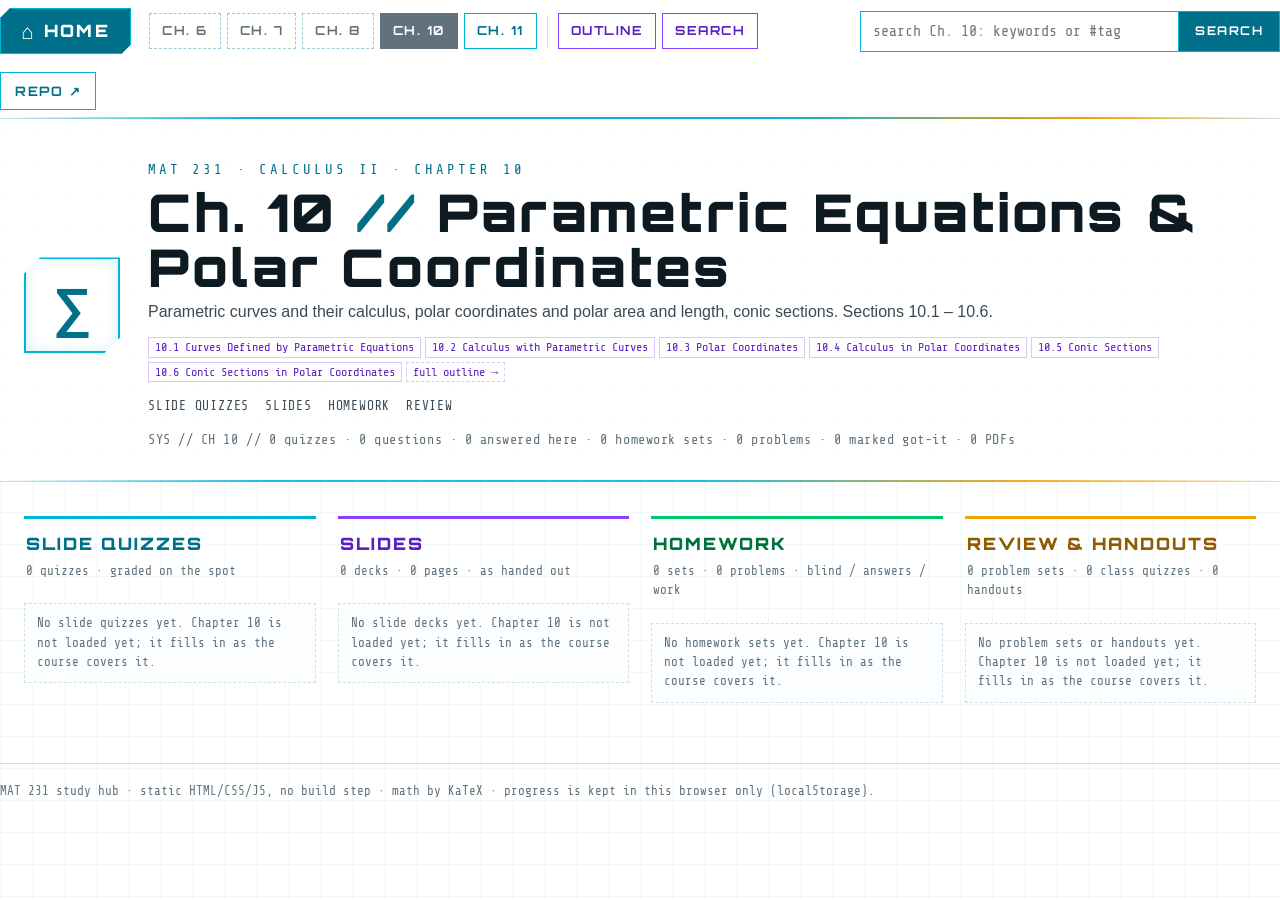
==== ch10/index.html @ 5a85cef0 "Top-level chapter buttons (6/7/8/10/11), Stewart outline page, empty hubs, smart skeleton zip" ====
<!DOCTYPE html>
<html lang="en">
<head>
  <meta charset="utf-8">
  <meta name="viewport" content="width=device-width, initial-scale=1">
  <title>Chapter · MAT 231</title>
  <link rel="icon" type="image/png" sizes="32x32" href="../assets/img/favicon-32.png">
  <link rel="icon" href="../assets/img/favicon.ico" sizes="any">
  <link rel="apple-touch-icon" href="../assets/img/apple-touch-icon.png">
  <link rel="stylesheet" href="../assets/css/site.css">
</head>
<!-- Chapter hub. The same page sits in every chapter folder; only data-ch changes. -->
<body id="top" data-ch="10" data-page="ch" data-root="../">
  <nav class="topnav" aria-label="Site">
    <div class="wrap topnav-row">
      <a class="home-btn" href="../index.html" title="All chapters"><span aria-hidden="true">⌂</span> Home</a>
      <span class="topnav-links" id="nav-chapters"></span>
      <form class="searchbox" action="../search.html" role="search">
        <label class="sr-only" for="q">Search problems, quizzes and slides</label>
        <input id="q" name="q" type="search" placeholder="search: ratio test, telescoping, #p-series…" autocomplete="off">
        <button type="submit">Search</button>
      </form>
      <a class="topnav-repo" href="https://github.com/N-Herling-Mk1/MAT_231_Calc_II" target="_blank" rel="noopener" title="Source repository on GitHub (new tab)">Repo ↗</a>
    </div>
  </nav>

  <header class="hero">
    <div class="wrap hero-grid">
      <div class="sigil" aria-hidden="true">∑</div>
      <div>
        <div class="kicker" id="kicker">MAT 231 · Calculus II</div>
        <h1 id="ch-title">Chapter</h1>
        <p class="lede" id="ch-blurb"></p>
        <div class="ch-secs-outline" id="ch-secs" aria-label="Textbook sections"></div>
        <nav class="topnav-sub" aria-label="On this page" style="margin-top:14px">
          <a href="#col-quizzes">Slide quizzes</a>
          <a href="#col-slides">Slides</a>
          <a href="#col-hw">Homework</a>
          <a href="#col-review">Review</a>
        </nav>
        <div class="readout" id="readout">SYS //</div>
      </div>
    </div>
  </header>

  <main class="wrap columns">
    <section class="col" id="col-quizzes">
      <div class="col-head"><h2>Slide quizzes</h2><p id="quiz-count">one per deck · graded on the spot</p></div>
      <div class="cards" id="quizzes"></div>
    </section>
    <section class="col c-slides" id="col-slides">
      <div class="col-head"><h2>Slides</h2><p id="slide-count">as handed out · PDF</p></div>
      <div class="cards" id="slides"></div>
    </section>
    <section class="col c-hw" id="col-hw">
      <div class="col-head"><h2>Homework</h2><p id="hw-count">WebAssign · blind / answers / work</p></div>
      <div class="cards" id="hw"></div>
    </section>
    <section class="col c-review" id="col-review">
      <div class="col-head"><h2>Review &amp; handouts</h2><p id="review-count">problem sets, class quizzes, guides</p></div>
      <div class="cards" id="review"></div>
    </section>
  </main>

  <footer class="wrap foot">MAT 231 study hub · static HTML/CSS/JS, no build step · math by KaTeX · progress is kept in this browser only (localStorage).</footer>

  <script src="../assets/js/chapters.js"></script>
  <script src="../assets/js/slides.js"></script>
  <script src="../assets/js/manifest.js"></script>
  <script src="../assets/js/outline.js"></script>
  <script src="../assets/js/nav.js"></script>
  <script src="../assets/js/hub.js"></script>
</body>
</html>
---- assets/css/site.css ----
/* MAT 231 Study Hub — TRON light.
   White field with a faint cyan grid, Orbitron display type, Share Tech Mono readouts.
   One accent per column: cyan = slide quizzes, violet = slide decks, green = homework, amber = handouts & review.
   Accent text uses the darker "-ink" shade so small text keeps >= 4.5:1 contrast on white.
   Used by index.html (course home: chapter cards), ch<N>/index.html (chapter hubs), search.html and the homework pages.
   Quiz pages and the slide viewer use quiz.css. */
@font-face { font-family: "Orbitron"; font-weight: 500; font-display: swap; src: url("../vendor/fonts/orbitron-latin-500-normal.woff2") format("woff2"); }
@font-face { font-family: "Orbitron"; font-weight: 700; font-display: swap; src: url("../vendor/fonts/orbitron-latin-700-normal.woff2") format("woff2"); }
@font-face { font-family: "Orbitron"; font-weight: 900; font-display: swap; src: url("../vendor/fonts/orbitron-latin-900-normal.woff2") format("woff2"); }
@font-face { font-family: "Share Tech Mono"; font-weight: 400; font-display: swap; src: url("../vendor/fonts/share-tech-mono-latin-400-normal.woff2") format("woff2"); }
:root {
  --ink: #0d1a22; --ink-2: #3a4a55; --muted: #61727d;
  --field: #ffffff; --grid: rgba(0, 150, 180, 0.05); --line: #cfe0e6; --line-2: #e3eef2; --panel: #ffffff;
  --cyan: #00b4d8; --cyan-ink: #00708a; --cyan-wash: #ecf9fc;
  --ares: #e8230a; --ares-ink: #b81b06;
  --amber: #f2a100; --amber-ink: #8f5a00; --amber-wash: #fff6e0;
  --violet: #8a3ffc; --violet-ink: #5b1fbf;
  --green: #00c46a; --green-ink: #00703c; --green-wash: #e8f8ef;
  --display: "Orbitron", "Segoe UI", Arial, sans-serif;
  --mono: "Share Tech Mono", Consolas, "Courier New", monospace;
  --body: "Segoe UI", "Helvetica Neue", Arial, sans-serif;
}
* { box-sizing: border-box; }
html { scroll-behavior: smooth; }
body {
  margin: 0; font-family: var(--body); color: var(--ink); line-height: 1.55; background-color: var(--field);
  background-image: linear-gradient(var(--grid) 1px, transparent 1px), linear-gradient(90deg, var(--grid) 1px, transparent 1px);
  background-size: 32px 32px;
}
a { color: var(--cyan-ink); }
button, input, select { font: inherit; }
.wrap { max-width: 1520px; margin: 0 auto; padding: 0 24px; }
[id^="col-"] { scroll-margin-top: 80px; }
.sr-only { position: absolute; width: 1px; height: 1px; overflow: hidden; clip: rect(0 0 0 0); white-space: nowrap; }

/* ---------- top nav ---------- */
.topnav { position: sticky; top: 0; z-index: 30; background: rgba(255, 255, 255, 0.95); border-bottom: 1px solid var(--line); backdrop-filter: blur(6px); }
.topnav::after { content: ""; position: absolute; left: 0; right: 0; bottom: -1px; height: 2px;
  background: linear-gradient(90deg, transparent, var(--cyan) 20%, var(--cyan) 60%, var(--amber) 85%, transparent); }
.topnav-row { display: flex; align-items: center; gap: 18px; min-height: 64px; flex-wrap: wrap; padding: 8px 0; }
.home-btn {
  display: inline-flex; align-items: center; gap: 10px; padding: 9px 20px; min-height: 44px;
  font-family: var(--display); font-weight: 900; font-size: 17px; letter-spacing: .14em; text-transform: uppercase;
  color: #fff; background: var(--cyan-ink); text-decoration: none; border: 1px solid var(--cyan); white-space: nowrap;
  clip-path: polygon(10px 0, 100% 0, 100% calc(100% - 10px), calc(100% - 10px) 100%, 0 100%, 0 10px);
  box-shadow: 0 0 14px rgba(0, 180, 216, .35); transition: background .15s;
}
.home-btn span { font-size: 21px; line-height: 1; letter-spacing: 0; }
.home-btn:hover, .home-btn:focus-visible { background: var(--cyan); outline: none; }
.topnav-links { display: flex; gap: 6px 16px; flex-wrap: wrap; font-family: var(--mono); font-size: 14px; letter-spacing: .06em; text-transform: uppercase; }
.topnav-links a { color: var(--ink-2); text-decoration: none; padding: 4px 2px; border-bottom: 2px solid transparent; }
.topnav-links a:hover, .topnav-links a:focus-visible { color: var(--cyan-ink); border-bottom-color: var(--cyan); outline: none; }
.topnav-repo { font-family: var(--display); font-weight: 700; font-size: 13px; letter-spacing: .12em; text-transform: uppercase;
  color: var(--cyan-ink); text-decoration: none; border: 1px solid var(--cyan); padding: 8px 14px; white-space: nowrap; }
.topnav-repo:hover, .topnav-repo:focus-visible { background: var(--cyan); color: #fff; outline: none; }

/* search box (hub nav + search page) */
.searchbox { display: flex; align-items: stretch; margin-left: auto; min-width: 260px; flex: 0 1 420px; }
.searchbox input { flex: 1; min-width: 0; border: 1px solid var(--cyan); border-right: 0; padding: 8px 12px; font-family: var(--mono); font-size: 15px;
  background: #fff; color: var(--ink); outline: none; }
.searchbox input:focus { box-shadow: 0 0 0 3px rgba(0, 180, 216, .18); }
.searchbox button { border: 1px solid var(--cyan); background: var(--cyan-ink); color: #fff; padding: 0 16px; cursor: pointer;
  font-family: var(--display); font-weight: 700; font-size: 12px; letter-spacing: .12em; text-transform: uppercase; }
.searchbox button:hover { background: var(--cyan); }

/* ---------- hero ---------- */
.hero { background: rgba(255, 255, 255, 0.85); border-bottom: 1px solid var(--line); padding: 40px 0 30px; margin-bottom: 34px; position: relative; }
.hero::after { content: ""; position: absolute; left: 0; right: 0; bottom: -1px; height: 2px;
  background: linear-gradient(90deg, transparent, var(--cyan) 20%, var(--cyan) 55%, var(--amber) 80%, transparent); opacity: .85; }
.hero-grid { display: grid; grid-template-columns: auto 1fr; gap: 28px; align-items: center; }
.sigil { width: 96px; height: 96px; display: grid; place-items: center; border: 2px solid var(--cyan); color: var(--cyan-ink);
  font-family: var(--display); font-weight: 900; font-size: 54px; box-shadow: 0 0 18px rgba(0, 180, 216, .3), inset 0 0 14px rgba(0, 180, 216, .18);
  clip-path: polygon(16px 0, 100% 0, 100% calc(100% - 16px), calc(100% - 16px) 100%, 0 100%, 0 16px); }
.kicker { font-family: var(--mono); color: var(--cyan-ink); letter-spacing: .22em; text-transform: uppercase; font-size: 14px; }
.hero h1 { font-family: var(--display); font-weight: 900; font-size: clamp(30px, 4.4vw, 52px); letter-spacing: .06em; margin: 4px 0 6px; line-height: 1.05; }
.hero h1 b { color: var(--cyan-ink); font-weight: 900; }
.hero p.lede { margin: 0; color: var(--ink-2); max-width: 880px; }
.readout { font-family: var(--mono); font-size: 13.5px; color: var(--muted); margin-top: 12px; letter-spacing: .04em; }
.chapter-tabs { display: flex; gap: 8px; margin-top: 16px; flex-wrap: wrap; }
.chapter-tabs span { font-family: var(--display); font-weight: 700; font-size: 12px; letter-spacing: .12em; text-transform: uppercase; padding: 6px 12px;
  border: 1px solid var(--line); color: var(--muted); }
.chapter-tabs span.on { border-color: var(--cyan); color: #fff; background: var(--cyan-ink); }
.chapter-tabs a { font-family: var(--display); font-weight: 700; font-size: 12px; letter-spacing: .12em; text-transform: uppercase; padding: 6px 12px;
  border: 1px solid var(--cyan); color: var(--cyan-ink); background: #fff; text-decoration: none; }
.chapter-tabs a:hover, .chapter-tabs a:focus-visible { background: var(--cyan); color: #fff; outline: none; }

/* ---------- columns ---------- */
.columns { display: grid; grid-template-columns: repeat(4, minmax(0, 1fr)); gap: 22px; align-items: start; padding-bottom: 60px; }
.col-head { border-top: 3px solid var(--acc); padding: 12px 2px 10px; margin-bottom: 12px; }
.col-head h2 { font-family: var(--display); font-weight: 900; font-size: 17px; letter-spacing: .12em; text-transform: uppercase; margin: 0; color: var(--acc-ink); }
.col-head p { margin: 4px 0 0; font-family: var(--mono); font-size: 12.5px; color: var(--muted); }
.col { --acc: var(--cyan); --acc-ink: var(--cyan-ink); }
.col.c-slides { --acc: var(--violet); --acc-ink: var(--violet-ink); }
.col.c-hw { --acc: var(--green); --acc-ink: var(--green-ink); }
.col.c-review { --acc: var(--amber); --acc-ink: var(--amber-ink); }
.cards { display: grid; gap: 12px; }
.card { position: relative; background: #fff; border: 1px solid var(--line); border-left: 3px solid var(--acc); padding: 12px 14px 12px;
  transition: box-shadow .15s, border-color .15s, transform .15s; }
.card:hover, .card:focus-within { box-shadow: 0 0 0 1px var(--acc), 0 6px 22px rgba(0, 120, 150, .12); transform: translateY(-1px); }
.card .chap-row { display: flex; align-items: center; justify-content: space-between; gap: 8px; }
.card .chap { font-family: var(--display); font-weight: 900; font-size: 15px; letter-spacing: .1em; color: var(--acc-ink); }
.card .title { display: block; font-weight: 700; margin: 2px 0 6px; font-size: 15.5px; }
.card .topics { display: flex; flex-wrap: wrap; gap: 4px; margin-bottom: 8px; }
.card .topics a, .card .topics span { font-family: var(--mono); font-size: 11.5px; color: var(--ink-2); background: #f3f8fa; border: 1px solid var(--line-2); padding: 0 6px;
  text-decoration: none; position: relative; z-index: 2; }
.card .topics a:hover { color: #fff; background: var(--acc-ink); border-color: var(--acc-ink); }
.card .meta { display: block; font-family: var(--mono); font-size: 12px; color: var(--muted); }
.card .actions { display: flex; align-items: center; gap: 8px; margin-top: 10px; flex-wrap: wrap; }
.card .go { font-family: var(--display); font-weight: 700; font-size: 12.5px; letter-spacing: .1em; text-transform: uppercase; color: var(--acc-ink); text-decoration: none; }
.card .go::after { content: ""; position: absolute; inset: 0; z-index: 1; }
.card .dl, .card .newtab { position: relative; z-index: 2; font-family: var(--mono); font-size: 12px; text-decoration: none; color: var(--ink-2);
  border: 1px solid var(--line); padding: 1px 8px; background: #fff; }
.card .dl:hover, .card .newtab:hover { border-color: var(--acc); color: var(--acc-ink); }
.card .dl.ans { border-color: #e8c45c; color: var(--amber-ink); background: var(--amber-wash); }
.card .prog { display: block; height: 4px; background: var(--line-2); margin-top: 8px; }
.card .prog i { display: block; height: 100%; background: var(--acc); box-shadow: 0 0 6px var(--acc); }
.card .prog-text { font-family: var(--mono); font-size: 11.5px; color: var(--muted); }
.card.soon { opacity: .6; }
.card .dl.ps { border-color: #c9b2f5; color: var(--violet-ink); background: #f5effe; }
.card.ps { border-left-color: var(--violet); }
@media (max-width: 1250px) { .columns { grid-template-columns: repeat(2, minmax(0, 1fr)); } }
@media (max-width: 700px) {
  .columns { grid-template-columns: 1fr; } .hero-grid { grid-template-columns: 1fr; } .sigil { display: none; }
  .searchbox { flex-basis: 100%; margin-left: 0; }
}
footer.foot { border-top: 1px solid var(--line); padding: 18px 0 40px; font-family: var(--mono); font-size: 12.5px; color: var(--muted); }

/* ---------- search page ---------- */
.search-hero { padding: 26px 0 18px; }
.search-hero h1 { font-family: var(--display); font-weight: 900; letter-spacing: .08em; font-size: 28px; margin: 0 0 12px; }
.search-hero .searchbox { margin-left: 0; max-width: 760px; flex-basis: auto; }
.search-hero .searchbox input { font-size: 18px; padding: 11px 14px; }
.filters { display: flex; gap: 8px; flex-wrap: wrap; margin: 14px 0 8px; align-items: center; }
.filters .lbl { font-family: var(--mono); font-size: 12.5px; color: var(--muted); text-transform: uppercase; letter-spacing: .08em; margin-right: 4px; }
.fbtn { border: 1px solid var(--line); background: #fff; padding: 5px 12px; cursor: pointer; font-family: var(--mono); font-size: 13px; color: var(--ink-2); }
.fbtn.on { background: var(--cyan-ink); border-color: var(--cyan-ink); color: #fff; }
.fbtn .n { opacity: .75; margin-left: 4px; }
.tagcloud { display: flex; flex-wrap: wrap; gap: 5px; margin: 6px 0 18px; max-height: 150px; overflow: auto; padding: 8px; border: 1px solid var(--line-2); background: #fbfdfe; }
.tagcloud button { border: 1px solid #bfe7f0; background: var(--cyan-wash); color: var(--cyan-ink); font-family: var(--mono); font-size: 12px; padding: 1px 7px; cursor: pointer; }
.tagcloud button.on { background: var(--cyan-ink); color: #fff; border-color: var(--cyan-ink); }
.tagcloud button .n { color: var(--muted); margin-left: 3px; }
.tagcloud button.on .n { color: #d8f4fa; }
.status-line { font-family: var(--mono); font-size: 13px; color: var(--muted); margin: 0 0 10px; }
.results { display: grid; gap: 10px; padding-bottom: 60px; }
.hit { background: #fff; border: 1px solid var(--line); border-left: 3px solid var(--acc, var(--cyan)); padding: 10px 14px; }
.hit.t-hw { --acc: var(--green); --acc-ink: var(--green-ink); }
.hit.t-quiz { --acc: var(--cyan); --acc-ink: var(--cyan-ink); }
.hit.t-slide { --acc: var(--violet); --acc-ink: var(--violet-ink); }
.hit.t-deck { --acc: var(--violet); --acc-ink: var(--violet-ink); }
.hit .kind { font-family: var(--display); font-weight: 700; font-size: 11px; letter-spacing: .12em; text-transform: uppercase; color: var(--acc-ink, var(--cyan-ink)); }
.hit a.ttl { display: block; font-weight: 700; color: var(--ink); text-decoration: none; margin: 1px 0 3px; }
.hit a.ttl:hover { color: var(--acc-ink, var(--cyan-ink)); text-decoration: underline; }
.hit .snip { font-size: 14px; color: var(--ink-2); max-height: 4.6em; overflow: hidden; }
.hit .snip mark { background: #fff1b8; color: inherit; padding: 0 1px; }
.hit .tags { display: flex; flex-wrap: wrap; gap: 4px; margin-top: 6px; }

/* ---------- shared tag chip ---------- */
.tag { font-family: var(--mono); font-size: 11.5px; color: var(--cyan-ink); background: var(--cyan-wash); border: 1px solid #bfe7f0; padding: 0 6px; text-decoration: none; white-space: nowrap; }
a.tag:hover { background: var(--cyan); color: #fff; }

/* ---------- homework pages ---------- */
.hw-top { position: sticky; top: 0; z-index: 30; background: rgba(255, 255, 255, .95); border-bottom: 1px solid var(--line); backdrop-filter: blur(6px); }
.hw-top::after { content: ""; position: absolute; left: 0; right: 0; bottom: -1px; height: 2px;
  background: linear-gradient(90deg, transparent, var(--green) 20%, var(--cyan) 60%, var(--amber) 85%, transparent); }
.hw-top .row { display: flex; align-items: center; gap: 14px; flex-wrap: wrap; padding: 9px 20px; max-width: 1500px; margin: 0 auto; }
.hw-top h1 { font-family: var(--display); font-weight: 700; font-size: 15px; letter-spacing: .08em; text-transform: uppercase; margin: 0; white-space: nowrap; }
.seg { display: inline-flex; border: 1px solid var(--cyan); }
.seg button { border: 0; border-left: 1px solid #bfe7f0; background: #fff; color: var(--cyan-ink); padding: 7px 14px; cursor: pointer;
  font-family: var(--display); font-weight: 700; font-size: 11.5px; letter-spacing: .12em; text-transform: uppercase; }
.seg button:first-child { border-left: 0; }
.seg button.on { background: var(--cyan-ink); color: #fff; }
.seg button:hover:not(.on) { background: var(--cyan-wash); }
.seg.small button { padding: 3px 9px; font-size: 10.5px; }
.tbtn { border: 1px solid #b9d3dc; background: #fff; color: var(--ink); padding: 6px 12px; cursor: pointer; font-size: 13.5px; text-decoration: none; white-space: nowrap; display: inline-flex; align-items: center; gap: 6px; }
.tbtn:hover { border-color: var(--cyan); background: var(--cyan-wash); }
.tbtn.on { border-color: var(--amber); background: var(--amber-wash); color: var(--amber-ink); }
.tbtn.small { padding: 2px 8px; font-size: 12.5px; }
.hw-top .spacer { flex: 1; }
.hw-prog { font-family: var(--mono); font-size: 13px; color: var(--ink-2); display: flex; align-items: center; gap: 8px; }
.hw-prog .bar { width: 120px; height: 6px; background: var(--line-2); display: flex; }
.hw-prog .bar i { display: block; height: 100%; }
.hw-prog .bar i.ok { background: var(--green); }
.hw-prog .bar i.rv { background: var(--amber); }

.hw-layout { display: grid; grid-template-columns: minmax(0, 1fr) 250px; gap: 22px; max-width: 1500px; margin: 0 auto; padding: 18px 20px 60px; }
.hw-intro { background: #fff; border: 1px solid var(--line); padding: 12px 18px; margin-bottom: 16px; font-size: 14px; color: var(--ink-2); }
.hw-intro p { margin: 4px 0; }
.prob { background: #fff; border: 1px solid var(--line); margin-bottom: 16px; scroll-margin-top: 78px; box-shadow: inset 3px 0 0 var(--line); }
.prob.m-ok { box-shadow: inset 3px 0 0 var(--green); }
.prob.m-review { box-shadow: inset 3px 0 0 var(--amber); }
.prob.flash { animation: flash 1.6s ease-out 1; }
@keyframes flash { 0% { box-shadow: 0 0 0 6px rgba(242, 161, 0, .55); } 100% { box-shadow: 0 0 0 0 rgba(242, 161, 0, 0); } }
.prob-head { display: flex; align-items: center; gap: 10px; flex-wrap: wrap; padding: 10px 16px; border-bottom: 1px solid var(--line-2); background: #fbfdfe; }
.prob-head h2 { margin: 0; font-family: var(--display); font-weight: 700; font-size: 15px; letter-spacing: .06em; white-space: nowrap; }
.prob-head .tags { display: flex; flex-wrap: wrap; gap: 4px; flex: 1 1 200px; }
.prob-head .ctl { display: flex; align-items: center; gap: 6px; flex-wrap: wrap; }
.prob-body { padding: 12px 18px 14px; }
.prob .prompt { margin: 0 0 10px; }
.prob .prompt p { margin: 0 0 8px; }
.prob .fig { margin: 8px 0 12px; display: flex; flex-wrap: wrap; gap: 10px; }
.prob .fig img { max-width: min(100%, 640px); height: auto; border: 1px solid var(--line-2); }
.parts { display: grid; gap: 8px; margin: 6px 0 0; }
.part { border: 1px solid var(--line-2); padding: 8px 12px; background: #fff; }
.part .ask { display: flex; gap: 10px; align-items: baseline; }
.part .lbl { font-family: var(--display); font-weight: 700; font-size: 12px; color: var(--green-ink); letter-spacing: .06em; min-width: 22px; }
.part .ask .q { flex: 1; }
.ansrow { margin-top: 6px; display: flex; gap: 8px; align-items: baseline; flex-wrap: wrap; }
.ansrow .k { font-family: var(--mono); font-size: 12px; color: var(--muted); text-transform: uppercase; letter-spacing: .08em; }
.ans { display: inline-block; padding: 3px 10px; border: 1px solid #9fdcbc; background: var(--green-wash); color: #0b3d24; }
.blank { display: inline-block; min-width: 140px; padding: 3px 10px; border: 1px dashed #b9d3dc; color: var(--muted); font-family: var(--mono); font-size: 12.5px; cursor: pointer; background: #fff; }
.blank:hover { border-color: var(--cyan); color: var(--cyan-ink); background: var(--cyan-wash); }
.work { margin-top: 8px; padding: 8px 12px; border-left: 3px solid var(--cyan); background: #f6fcfe; font-size: 14.5px; }
.work p { margin: 0 0 6px; }
.work p:last-child { margin-bottom: 0; }
.work .k { font-family: var(--mono); font-size: 11.5px; color: var(--cyan-ink); text-transform: uppercase; letter-spacing: .1em; display: block; margin-bottom: 2px; }
.shots { margin-top: 12px; padding: 10px; border: 1px dashed #e8c45c; background: #fffbef; }
.shots .warn { font-family: var(--mono); font-size: 12px; color: var(--amber-ink); margin-bottom: 8px; }
.shots img { display: block; max-width: 100%; height: auto; margin-bottom: 8px; border: 1px solid var(--line); }
.hw-side { position: sticky; top: 78px; align-self: start; background: #fff; border: 1px solid var(--line); padding: 12px; max-height: calc(100vh - 96px); overflow: auto; }
.hw-side h3 { font-family: var(--display); font-size: 13px; letter-spacing: .1em; text-transform: uppercase; margin: 0 0 8px; }
.pmap { display: grid; grid-template-columns: repeat(5, 1fr); gap: 4px; }
.pmap a { display: block; text-align: center; font-family: var(--mono); font-size: 13px; padding: 4px 0; border: 1px solid var(--line); color: var(--ink-2); text-decoration: none; }
.pmap a.ok { background: var(--green-wash); border-color: #8cd3ad; color: var(--green-ink); }
.pmap a.review { background: var(--amber-wash); border-color: #e2bf6a; color: var(--amber-ink); }
.hw-side .legend { font-family: var(--mono); font-size: 11.5px; color: var(--muted); margin-top: 8px; display: grid; gap: 2px; }
.hw-side .legend i { display: inline-block; width: 10px; height: 10px; margin-right: 5px; border: 1px solid var(--line); vertical-align: -1px; }
.hw-side .sidebtns { display: grid; gap: 6px; margin-top: 12px; }
.mark-ok.on { border-color: var(--green); background: var(--green-wash); color: var(--green-ink); }
.mark-rv.on { border-color: var(--amber); background: var(--amber-wash); color: var(--amber-ink); }
.hidden-by-filter { display: none; }
@media (max-width: 1000px) { .hw-layout { grid-template-columns: 1fr; } .hw-side { position: static; max-height: none; order: -1; } .pmap { grid-template-columns: repeat(10, 1fr); } }
.katex { font-size: 1.05em; }
.katex-display { margin: .45em 0; overflow-x: auto; overflow-y: hidden; padding: 2px 0; }
table.tbl { border-collapse: collapse; margin: 6px 0; font-size: 14px; }
table.tbl td, table.tbl th { border: 1px solid var(--line); padding: 3px 10px; text-align: center; }
table.tbl th { background: #f1f7f9; }

/* multiple-choice parts on homework pages */
.optlist { margin: 6px 0 2px; padding-left: 26px; display: grid; gap: 2px; font-size: 14.5px; }
.optlist li { padding: 2px 8px; border-left: 3px solid transparent; }
.optlist li::marker { font-family: var(--mono); color: var(--muted); }
.optlist.multi li::marker { content: "☐  "; }
.optlist.multi li.key::marker { content: "☑  "; color: var(--green-ink); }
.optlist li.key { background: var(--green-wash); border-left-color: var(--green); font-weight: 600; }
.part.compact { padding: 5px 12px; }
.part.compact .ansrow { margin-top: 0; }
.part.compact .lbl { min-width: 64px; font-family: var(--body); font-weight: 600; font-size: 14px; color: var(--green-ink); letter-spacing: 0; }

[hidden] { display: none !important; }

/* ---------- course home: chapter cards ---------- */
.ch-head { --acc: var(--cyan); --acc-ink: var(--cyan-ink); }
.chapters { display: grid; grid-template-columns: repeat(auto-fill, minmax(min(100%, 560px), 1fr)); gap: 22px; padding-bottom: 60px; }
.chcard { position: relative; background: #fff; border: 1px solid var(--line); border-left: 4px solid var(--cyan); padding: 18px 22px 18px;
  transition: box-shadow .15s, transform .15s; }
.chcard:hover, .chcard:focus-within { box-shadow: 0 0 0 1px var(--cyan), 0 8px 28px rgba(0, 120, 150, .14); transform: translateY(-1px); }
.chcard .ch-top { display: flex; align-items: baseline; justify-content: space-between; gap: 10px; }
.chcard .ch-num { font-family: var(--display); font-weight: 900; font-size: 30px; letter-spacing: .08em; color: var(--cyan-ink); line-height: 1; }
.chcard .ch-exam { font-family: var(--mono); font-size: 12.5px; color: var(--amber-ink); background: var(--amber-wash); border: 1px solid #e8c45c; padding: 1px 8px; }
.chcard .ch-title { margin: 6px 0 4px; font-family: var(--display); font-weight: 700; font-size: 21px; letter-spacing: .04em; }
.chcard .ch-go { color: var(--ink); text-decoration: none; }
.chcard .ch-go::after { content: ""; position: absolute; inset: 0; z-index: 1; }
.chcard .ch-blurb { margin: 0 0 10px; color: var(--ink-2); }
.chcard .ch-secs { display: flex; flex-wrap: wrap; gap: 4px; margin-bottom: 14px; }
.chcard .ch-secs span { font-family: var(--mono); font-size: 12px; color: var(--violet-ink); border: 1px solid #d9c8fb; padding: 0 6px; }
.chcard .ch-stats { display: grid; grid-template-columns: repeat(4, minmax(0, 1fr)); gap: 10px; margin-bottom: 14px; }
.chcard .st { position: relative; z-index: 2; display: flex; flex-direction: column; text-decoration: none; color: var(--ink); border-top: 3px solid var(--acc); background: #f7fbfc; padding: 8px 10px; }
.chcard .st:hover, .chcard .st:focus-visible { background: #fff; box-shadow: 0 0 0 1px var(--acc); outline: none; }
.chcard .st b { font-family: var(--display); font-weight: 900; font-size: 24px; color: var(--acc-ink); line-height: 1.1; }
.chcard .st span { font-size: 13px; font-weight: 600; }
.chcard .st i { font-style: normal; font-family: var(--mono); font-size: 12px; color: var(--muted); }
.chcard .s-quiz { --acc: var(--cyan); --acc-ink: var(--cyan-ink); }
.chcard .s-slides { --acc: var(--violet); --acc-ink: var(--violet-ink); }
.chcard .s-hw { --acc: var(--green); --acc-ink: var(--green-ink); }
.chcard .s-review { --acc: var(--amber); --acc-ink: var(--amber-ink); }
.chcard .ch-prog { display: grid; grid-template-columns: auto minmax(0, 1fr) auto; gap: 6px 12px; align-items: center; margin-bottom: 12px; }
.chcard .ch-prog .lbl { font-family: var(--mono); font-size: 12.5px; color: var(--ink-2); }
.chcard .ch-prog .num { font-family: var(--mono); font-size: 12.5px; color: var(--muted); text-align: right; white-space: nowrap; }
.chcard .ch-prog .bar { display: block; height: 5px; background: var(--line-2); }
.chcard .ch-prog .bar i { display: block; height: 100%; background: var(--cyan); box-shadow: 0 0 6px var(--cyan); }
.chcard .ch-prog .bar.hw i { background: var(--green); box-shadow: 0 0 6px var(--green); }
.chcard .ch-tags { display: flex; flex-wrap: wrap; gap: 4px; margin-bottom: 12px; }
.chcard .ch-tags a { position: relative; z-index: 2; font-family: var(--mono); font-size: 11.5px; color: var(--ink-2); background: #f3f8fa; border: 1px solid var(--line-2); padding: 0 6px; text-decoration: none; }
.chcard .ch-tags a:hover { color: #fff; background: var(--cyan-ink); border-color: var(--cyan-ink); }
.chcard .ch-actions .go { font-family: var(--display); font-weight: 700; font-size: 13px; letter-spacing: .1em; text-transform: uppercase; color: var(--cyan-ink); text-decoration: none; }
@media (max-width: 700px) {
  .chcard { padding: 16px 16px; }
  .chcard .ch-stats { grid-template-columns: repeat(2, minmax(0, 1fr)); }
  .chcard .ch-prog { grid-template-columns: minmax(0, 1fr) auto; grid-auto-flow: row dense; }
  .chcard .ch-prog .bar { grid-column: 1 / -1; }
}

/* ---- top-level nav buttons (assets/js/nav.js): one per chapter, then Outline and Search ---- */
.topnav-links.navbtns { gap: 6px; align-items: center; font-family: var(--display); }
.navbtns .nb { font-family: var(--display); font-weight: 700; font-size: 12.5px; letter-spacing: .12em; text-transform: uppercase; padding: 7px 12px;
  border: 1px solid var(--cyan); border-bottom: 1px solid var(--cyan); color: var(--cyan-ink); background: #fff; text-decoration: none; white-space: nowrap; }
.navbtns .nb:hover, .navbtns .nb:focus-visible { background: var(--cyan); color: #fff; border-bottom-color: var(--cyan); outline: none; }
.navbtns .nb.on { background: var(--cyan-ink); color: #fff; }
.navbtns .nb.pending { border-style: dashed; color: var(--muted); border-color: #9fc9d6; }
.navbtns .nb.pending:hover, .navbtns .nb.pending:focus-visible { background: var(--cyan-wash); color: var(--cyan-ink); }
.navbtns .nb.pending.on { background: var(--muted); color: #fff; border-style: solid; border-color: var(--muted); }
.navbtns .nb-alt { border-color: var(--violet); color: var(--violet-ink); }
.navbtns .nb-alt:hover, .navbtns .nb-alt:focus-visible { background: var(--violet); border-color: var(--violet); color: #fff; }
.navbtns .nb-alt.on { background: var(--violet-ink); border-color: var(--violet-ink); color: #fff; }
.navbtns .nb-sep { width: 1px; align-self: stretch; background: var(--line); margin: 2px 4px; }
.topnav-sub { display: flex; gap: 6px 16px; flex-wrap: wrap; font-family: var(--mono); font-size: 13px; letter-spacing: .06em; text-transform: uppercase; }
.topnav-sub a { color: var(--ink-2); text-decoration: none; border-bottom: 2px solid transparent; }
.topnav-sub a:hover, .topnav-sub a:focus-visible { color: var(--cyan-ink); border-bottom-color: var(--cyan); outline: none; }

/* ---- chapters with nothing loaded yet ---- */
.chcard.pending { border-style: dashed; }
.chcard .ch-pend { font-family: var(--mono); font-size: 12.5px; color: var(--muted); border: 1px dashed #9fc9d6; padding: 1px 8px; }
.chcard.pending .ch-num { color: var(--muted); }
.ch-secs-outline { display: flex; flex-wrap: wrap; gap: 4px; margin-top: 12px; }
.ch-secs-outline span { font-family: var(--mono); font-size: 12px; color: var(--violet-ink); border: 1px solid #d9c8fb; background: #fff; padding: 0 6px; }
.cards .empty { font-family: var(--mono); font-size: 12.5px; color: var(--muted); border: 1px dashed var(--line); padding: 10px 12px; background: #fbfdfe; }

/* ---- outline.html: Stewart table of contents ---- */
.ol-bar { display: flex; flex-wrap: wrap; gap: 8px 14px; align-items: center; margin: 0 0 18px; }
.ol-bar .lbl { font-family: var(--mono); font-size: 12.5px; color: var(--muted); text-transform: uppercase; letter-spacing: .08em; }
.ol-grid { display: grid; grid-template-columns: repeat(auto-fill, minmax(420px, 1fr)); gap: 16px; margin-bottom: 30px; }
.ol-ch { background: #fff; border: 1px solid var(--line); border-top: 3px solid var(--line); padding: 14px 16px 12px; }
.ol-ch.course { border-top-color: var(--cyan); box-shadow: 0 0 0 1px rgba(0, 180, 216, .18); }
.ol-ch .ol-head { display: flex; align-items: baseline; gap: 10px; flex-wrap: wrap; }
.ol-ch .ol-num { font-family: var(--display); font-weight: 900; font-size: 22px; letter-spacing: .08em; color: var(--muted); line-height: 1; }
.ol-ch.course .ol-num { color: var(--cyan-ink); }
.ol-ch h3 { margin: 0; font-family: var(--display); font-weight: 700; font-size: 16px; letter-spacing: .04em; flex: 1 1 auto; }
.ol-ch .ol-pg { font-family: var(--mono); font-size: 12px; color: var(--muted); }
.ol-ch .ol-sub { margin: 2px 0 0; font-size: 13.5px; color: var(--ink-2); font-style: italic; }
.ol-ch .ol-tags { display: flex; gap: 6px; flex-wrap: wrap; margin: 8px 0 4px; }
.ol-ch .ol-tags span, .ol-ch .ol-tags a { font-family: var(--mono); font-size: 12px; padding: 0 8px; text-decoration: none; }
.ol-ch .ol-course { color: #fff; background: var(--cyan-ink); border: 1px solid var(--cyan-ink); }
.ol-ch .ol-hub { color: var(--cyan-ink); border: 1px solid var(--cyan); }
.ol-ch .ol-hub:hover { background: var(--cyan); color: #fff; }
.ol-ch .ol-hub.pending { border-style: dashed; color: var(--muted); }
.ol-ch .ol-flag { margin: 8px 0 4px; font-family: var(--mono); font-size: 12px; color: var(--amber-ink); background: var(--amber-wash); border: 1px solid #e8c45c; padding: 4px 8px; }
.ol-list { list-style: none; margin: 8px 0 0; padding: 0; }
.ol-list li { display: grid; grid-template-columns: 58px minmax(0, 1fr) auto; gap: 8px; padding: 3px 0; border-top: 1px solid var(--line-2); font-size: 14.5px; align-items: baseline; }
.ol-list li .n { font-family: var(--mono); font-size: 13px; color: var(--violet-ink); }
.ol-list li .pg { font-family: var(--mono); font-size: 12px; color: var(--muted); text-align: right; }
.ol-list li a { color: var(--ink); text-decoration: none; }
.ol-list li a:hover { color: var(--cyan-ink); text-decoration: underline; }
.ol-list li.p { font-size: 13px; color: var(--ink-2); }
.ol-list li.p .n { font-size: 11px; color: var(--muted); text-transform: uppercase; letter-spacing: .04em; }
.ol-list li.r, .ol-list li.pp { font-size: 13.5px; color: var(--ink-2); font-style: italic; }
.ol-list li.nt { grid-template-columns: 1fr; font-family: var(--mono); font-size: 12px; color: var(--muted); }
.ol-hide-extra .ol-list li.p, .ol-hide-extra .ol-list li.r, .ol-hide-extra .ol-list li.pp { display: none; }
.ol-course-only .ol-ch:not(.course) { display: none; }
@media (max-width: 700px) { .ol-grid { grid-template-columns: 1fr; } .ol-list li { grid-template-columns: 48px minmax(0, 1fr) auto; } }
.chcard [hidden] { display: none !important; }
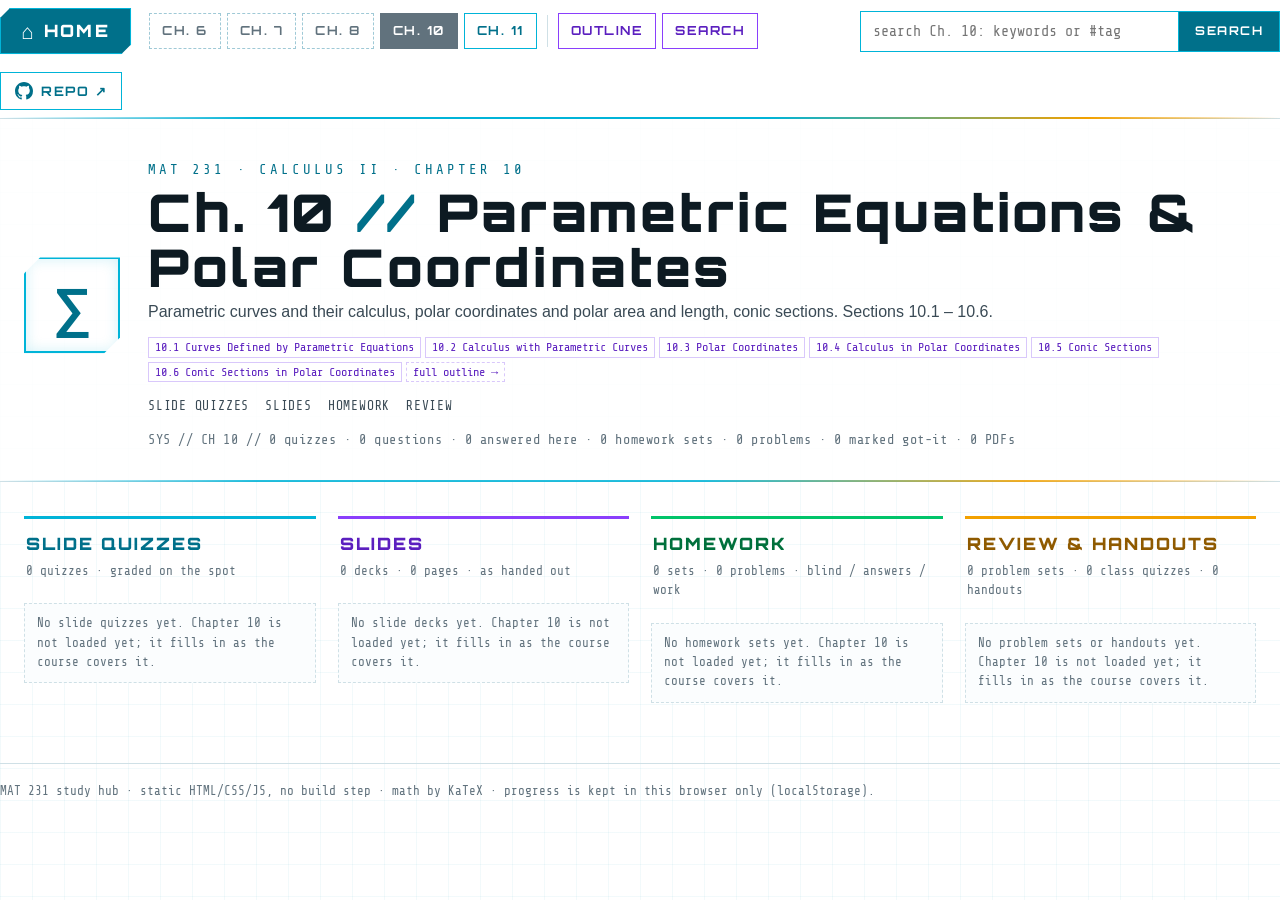
==== commit 5ab421ae: "Working un ui..." ====
--- a/ch10/index.html
+++ b/ch10/index.html
@@ -20,7 +20,7 @@
         <input id="q" name="q" type="search" placeholder="search: ratio test, telescoping, #p-series…" autocomplete="off">
         <button type="submit">Search</button>
       </form>
-      <a class="topnav-repo" href="https://github.com/N-Herling-Mk1/MAT_231_Calc_II" target="_blank" rel="noopener" title="Source repository on GitHub (new tab)">Repo ↗</a>
+      <a class="topnav-repo" href="https://github.com/N-Herling-Mk1/MAT_231_Calc_II" target="_blank" rel="noopener" title="Source repository on GitHub (new tab)" aria-label="Source repository on GitHub (new tab)"><svg class="gh-mark" viewBox="0 0 16 16" width="18" height="18" aria-hidden="true" focusable="false"><path fill="currentColor" d="M8 0c4.42 0 8 3.58 8 8a8.013 8.013 0 0 1-5.45 7.59c-.4.08-.55-.17-.55-.38 0-.27.01-1.13.01-2.2 0-.75-.25-1.23-.54-1.48 1.78-.2 3.65-.88 3.65-3.95 0-.88-.31-1.59-.82-2.15.08-.2.36-1.02-.08-2.12 0 0-.67-.22-2.2.82-.64-.18-1.32-.27-2-.27-.68 0-1.36.09-2 .27-1.53-1.03-2.2-.82-2.2-.82-.44 1.1-.16 1.92-.08 2.12-.51.56-.82 1.28-.82 2.15 0 3.06 1.86 3.75 3.64 3.95-.23.2-.44.55-.51 1.07-.46.21-1.61.55-2.33-.66-.15-.24-.6-.83-1.23-.82-.67.01-.27.38.01.53.34.19.73.9.82 1.13.16.45.68 1.31 2.69.94 0 .67.01 1.3.01 1.49 0 .21-.15.45-.55.38A7.995 7.995 0 0 1 0 8c0-4.42 3.58-8 8-8Z"/></svg><span>Repo ↗</span></a>
     </div>
   </nav>
 
--- a/assets/css/site.css
+++ b/assets/css/site.css
@@ -348,3 +348,7 @@
 .ol-course-only .ol-ch:not(.course) { display: none; }
 @media (max-width: 700px) { .ol-grid { grid-template-columns: 1fr; } .ol-list li { grid-template-columns: 48px minmax(0, 1fr) auto; } }
 .chcard [hidden] { display: none !important; }
+
+/* GitHub mark on the Repo button (top right) */
+.topnav-repo { display: inline-flex; align-items: center; gap: 8px; }
+.topnav-repo .gh-mark { flex: none; display: block; }
